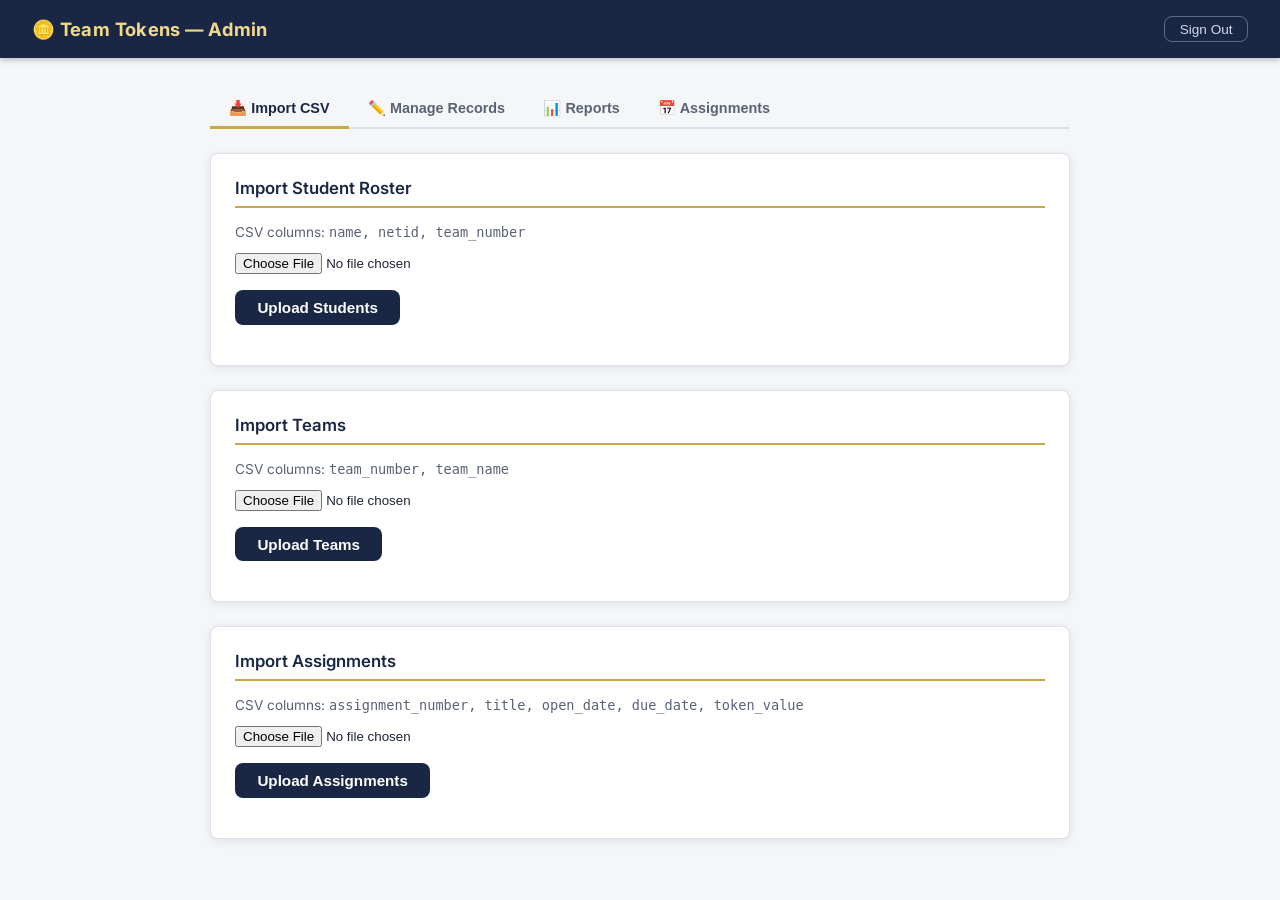
==== frontend/pages/admin.html @ 05bf9a67 "Add files via upload" ====
<!DOCTYPE html>
<html lang="en">
<head>
  <meta charset="UTF-8">
  <meta name="viewport" content="width=device-width, initial-scale=1.0">
  <title>Team Tokens — Admin</title>
  <link rel="preconnect" href="https://fonts.googleapis.com">
  <link href="https://fonts.googleapis.com/css2?family=Inter:wght@400;600;700&family=JetBrains+Mono:wght@400@600&display=swap" rel="stylesheet">
  <link rel="stylesheet" href="../css/style.css">
</head>
<body>

<header class="app-header">
  <span class="brand">🪙 Team Tokens — Admin</span>
  <span class="user-info" id="header-role"></span>
  <button class="btn-logout" id="logout-btn">Sign Out</button>
</header>

<div class="page-wrap">

  <!-- Tabs -->
  <div class="tab-bar">
    <button class="tab-btn active" data-tab="import">📥 Import CSV</button>
    <button class="tab-btn" data-tab="manage">✏️ Manage Records</button>
    <button class="tab-btn" data-tab="reports">📊 Reports</button>
    <button class="tab-btn" data-tab="assignments">📅 Assignments</button>
  </div>

  <!-- ── Tab: Import ─────────────────────────────────────────────────── -->
  <div id="tab-import">
    <div class="card">
      <h2>Import Student Roster</h2>
      <p class="text-sub" style="margin-bottom:.75rem">
        CSV columns: <code>name, netid, team_number</code>
      </p>
      <input type="file" id="import-students-file" accept=".csv">
      <div class="btn-row">
        <button class="btn btn-primary" id="import-students-btn">Upload Students</button>
      </div>
      <div id="import-students-result" class="mt1"></div>
    </div>

    <div class="card">
      <h2>Import Teams</h2>
      <p class="text-sub" style="margin-bottom:.75rem">
        CSV columns: <code>team_number, team_name</code>
      </p>
      <input type="file" id="import-teams-file" accept=".csv">
      <div class="btn-row">
        <button class="btn btn-primary" id="import-teams-btn">Upload Teams</button>
      </div>
      <div id="import-teams-result" class="mt1"></div>
    </div>

    <div class="card">
      <h2>Import Assignments</h2>
      <p class="text-sub" style="margin-bottom:.75rem">
        CSV columns: <code>assignment_number, title, open_date, due_date, token_value</code>
      </p>
      <input type="file" id="import-assignments-file" accept=".csv">
      <div class="btn-row">
        <button class="btn btn-primary" id="import-assignments-btn">Upload Assignments</button>
      </div>
      <div id="import-assignments-result" class="mt1"></div>
    </div>
  </div>

  <!-- ── Tab: Manage ─────────────────────────────────────────────────── -->
  <div id="tab-manage" class="hidden">
    <div class="card">
      <h2>Students</h2>
      <div class="btn-row" style="margin-bottom:1rem">
        <button class="btn btn-secondary btn-sm" id="refresh-students">↻ Refresh</button>
      </div>
      <div id="students-table-wrap">Loading…</div>
    </div>
    <div class="card">
      <h2>Teams</h2>
      <div class="btn-row" style="margin-bottom:1rem">
        <button class="btn btn-secondary btn-sm" id="refresh-teams">↻ Refresh</button>
      </div>
      <div id="teams-table-wrap">Loading…</div>
    </div>
  </div>

  <!-- ── Tab: Reports ────────────────────────────────────────────────── -->
  <div id="tab-reports" class="hidden">
    <div class="card">
      <h2>Student Report</h2>
      <label for="report-student-select">Select Student</label>
      <select id="report-student-select">
        <option value="">— choose —</option>
      </select>
      <div class="btn-row">
        <button class="btn btn-primary btn-sm" id="run-student-report">View Report</button>
        <button class="btn btn-secondary btn-sm" id="export-student-csv">Export CSV</button>
      </div>
      <div id="student-report-output" class="mt1"></div>
    </div>

    <div class="card">
      <h2>Advisor Report</h2>
      <label for="report-advisor-select">Select Advisor</label>
      <select id="report-advisor-select">
        <option value="">— choose —</option>
      </select>
      <div class="btn-row">
        <button class="btn btn-primary btn-sm" id="run-advisor-report">View Report</button>
        <button class="btn btn-secondary btn-sm" id="export-advisor-csv">Export CSV</button>
      </div>
      <div id="advisor-report-output" class="mt1"></div>
    </div>

    <div class="card">
      <h2>Team Report</h2>
      <label for="report-team-select">Select Team</label>
      <select id="report-team-select">
        <option value="">— choose —</option>
      </select>
      <div class="btn-row">
        <button class="btn btn-primary btn-sm" id="run-team-report">View Report</button>
        <button class="btn btn-secondary btn-sm" id="export-team-csv">Export CSV</button>
      </div>
      <div id="team-report-output" class="mt1"></div>
    </div>
  </div>

  <!-- ── Tab: Assignments ─────────────────────────────────────────────── -->
  <div id="tab-assignments" class="hidden">
    <div class="card">
      <h2>Create / Edit Assignment</h2>
      <input type="hidden" id="assignment-id">
      <label>Assignment Number</label>
      <input type="number" id="assignment-number" min="1">
      <label>Title</label>
      <input type="text" id="assignment-title">
      <label>Open Date</label>
      <input type="datetime-local" id="assignment-open">
      <label>Due Date</label>
      <input type="datetime-local" id="assignment-due">
      <label>Token Value</label>
      <input type="number" id="assignment-tokens" min="1" value="10">
      <label>
        <input type="checkbox" id="assignment-active"> Active
      </label>
      <div class="btn-row mt1">
        <button class="btn btn-primary" id="save-assignment-btn">Save Assignment</button>
        <button class="btn btn-secondary" id="clear-assignment-btn">Clear</button>
      </div>
    </div>

    <div class="card">
      <h2>All Assignments</h2>
      <button class="btn btn-secondary btn-sm" id="refresh-assignments">↻ Refresh</button>
      <div id="assignments-table-wrap" class="mt1">Loading…</div>
    </div>
  </div>

</div><!-- /page-wrap -->

<script type="module">
import { Auth, AdminImport, AdminReports, AdminManage } from '../js/api.js';

// ── Logout ───────────────────────────────────────────────────────────────────
document.getElementById('logout-btn').addEventListener('click', async () => {
  await Auth.logout(); window.location.href = '../index.html';
});

// ── Tabs ─────────────────────────────────────────────────────────────────────
document.querySelectorAll('.tab-btn').forEach(btn => {
  btn.addEventListener('click', () => {
    document.querySelectorAll('.tab-btn').forEach(b => b.classList.remove('active'));
    btn.classList.add('active');
    document.querySelectorAll('[id^="tab-"]').forEach(t => t.classList.add('hidden'));
    document.getElementById('tab-' + btn.dataset.tab).classList.remove('hidden');

    // Lazy-load data
    if (btn.dataset.tab === 'manage')      loadManage();
    if (btn.dataset.tab === 'reports')     loadReportSelects();
    if (btn.dataset.tab === 'assignments') loadAssignments();
  });
});

// ── CSV Imports ───────────────────────────────────────────────────────────────
function setupImport(type, fileId, btnId, resultId) {
  document.getElementById(btnId).addEventListener('click', async () => {
    const file = document.getElementById(fileId).files[0];
    if (!file) { alert('Please select a CSV file first.'); return; }
    const res = document.getElementById(resultId);
    res.innerHTML = 'Uploading…';
    try {
      const data = await AdminImport.upload(type, file);
      res.innerHTML = `<span style="color:var(--success)">✅ ${data.created} record(s) imported.</span>`;
    } catch (err) {
      const errs = err.errors?.length ? '<ul>' + err.errors.map(e => `<li>${escHtml(e)}</li>`).join('') + '</ul>' : '';
      res.innerHTML = `<span style="color:var(--danger)">Error: ${escHtml(err.message)}</span>${errs}`;
    }
  });
}
setupImport('students',    'import-students-file',    'import-students-btn',    'import-students-result');
setupImport('teams',       'import-teams-file',       'import-teams-btn',       'import-teams-result');
setupImport('assignments', 'import-assignments-file', 'import-assignments-btn', 'import-assignments-result');

// ── Manage tab ────────────────────────────────────────────────────────────────
async function loadManage() {
  // Students
  try {
    const students = await AdminManage.list('student');
    document.getElementById('students-table-wrap').innerHTML = buildTable(
      students,
      ['name','netid','team_number','team_name'],
      ['Name','NetID','Team #','Team Name']
    );
  } catch { document.getElementById('students-table-wrap').textContent = 'Error loading students.'; }

  // Teams
  try {
    const teams = await AdminManage.list('team');
    document.getElementById('teams-table-wrap').innerHTML = buildTable(
      teams,
      ['team_number','team_name'],
      ['Team #','Team Name']
    );
  } catch { document.getElementById('teams-table-wrap').textContent = 'Error loading teams.'; }
}

document.getElementById('refresh-students').addEventListener('click', loadManage);
document.getElementById('refresh-teams').addEventListener('click', loadManage);

// ── Reports tab ───────────────────────────────────────────────────────────────
async function loadReportSelects() {
  try {
    const [students, advisors, teams] = await Promise.all([
      AdminReports.listStudents(), AdminReports.listAdvisors(), AdminReports.listTeams()
    ]);
    populateSelect('report-student-select', students, 'id', s => `${s.name} (${s.netid})`);
    populateSelect('report-advisor-select', advisors,  'id', a => a.name);
    populateSelect('report-team-select',    teams,     'id', t => `Team ${t.team_number}: ${t.team_name}`);
  } catch (e) { console.error(e); }
}

document.getElementById('run-student-report').addEventListener('click', async () => {
  const id = document.getElementById('report-student-select').value;
  if (!id) return;
  try {
    const data = await AdminReports.student(id);
    document.getElementById('student-report-output').innerHTML =
      `<h3>${escHtml(data.student.name)} (${escHtml(data.student.netid)})</h3>` +
      buildTable(data.assignments,
        ['assignment_number','title','tokens_cast','tokens_received','is_final','has_warnings'],
        ['Assignment','Title','Tokens Cast','Tokens Received','Final','Warnings']);
  } catch(e) { alert(e.message); }
});

document.getElementById('export-student-csv').addEventListener('click', () => {
  const id = document.getElementById('report-student-select').value;
  if (id) AdminReports.exportCsv('student', id);
});

document.getElementById('run-advisor-report').addEventListener('click', async () => {
  const id = document.getElementById('report-advisor-select').value;
  if (!id) return;
  try {
    const data = await AdminReports.advisor(id);
    document.getElementById('advisor-report-output').innerHTML =
      `<h3>${escHtml(data.advisor.name)}</h3>` +
      buildTable(data.grade_distribution,
        ['assignment_number','grade','count'],
        ['Assignment','Grade','Count']);
  } catch(e) { alert(e.message); }
});

document.getElementById('export-advisor-csv').addEventListener('click', () => {
  const id = document.getElementById('report-advisor-select').value;
  if (id) AdminReports.exportCsv('advisor', id);
});

document.getElementById('run-team-report').addEventListener('click', async () => {
  const id = document.getElementById('report-team-select').value;
  if (!id) return;
  try {
    const data = await AdminReports.team(id);
    document.getElementById('team-report-output').innerHTML =
      buildTable(data.data,
        ['name','netid','assignment_number','tokens_cast','tokens_received','is_final'],
        ['Name','NetID','Assignment','Cast','Received','Final']);
  } catch(e) { alert(e.message); }
});

document.getElementById('export-team-csv').addEventListener('click', () => {
  const id = document.getElementById('report-team-select').value;
  if (id) AdminReports.exportCsv('team', id);
});

// ── Assignments tab ───────────────────────────────────────────────────────────
async function loadAssignments() {
  try {
    const list = await AdminManage.list('assignment');
    const wrap = document.getElementById('assignments-table-wrap');
    wrap.innerHTML = buildTable(list,
      ['assignment_number','title','open_date','due_date','token_value','is_active'],
      ['#','Title','Opens','Due','Tokens','Active']);
  } catch { document.getElementById('assignments-table-wrap').textContent = 'Error.'; }
}

document.getElementById('refresh-assignments').addEventListener('click', loadAssignments);

document.getElementById('save-assignment-btn').addEventListener('click', async () => {
  const id = document.getElementById('assignment-id').value;
  const body = {
    assignment_number: parseInt(document.getElementById('assignment-number').value, 10),
    title:       document.getElementById('assignment-title').value,
    open_date:   document.getElementById('assignment-open').value,
    due_date:    document.getElementById('assignment-due').value,
    token_value: parseInt(document.getElementById('assignment-tokens').value, 10),
    is_active:   document.getElementById('assignment-active').checked,
  };
  try {
    if (id) {
      await AdminManage.update('assignment', id, body);
    } else {
      await AdminManage.create('assignment', body);
    }
    clearAssignmentForm();
    loadAssignments();
  } catch(e) { alert(e.message); }
});

document.getElementById('clear-assignment-btn').addEventListener('click', clearAssignmentForm);
function clearAssignmentForm() {
  ['assignment-id','assignment-number','assignment-title','assignment-open',
   'assignment-due','assignment-tokens'].forEach(id => {
    document.getElementById(id).value = '';
  });
  document.getElementById('assignment-tokens').value = 10;
  document.getElementById('assignment-active').checked = false;
}

// ── Utils ─────────────────────────────────────────────────────────────────────
function buildTable(rows, fields, headers) {
  if (!rows?.length) return '<p class="text-sub">No data.</p>';
  return `<table class="data-table">
    <thead><tr>${headers.map(h => `<th>${escHtml(h)}</th>`).join('')}</tr></thead>
    <tbody>${rows.map(r =>
      `<tr>${fields.map(f => `<td>${escHtml(String(r[f] ?? ''))}</td>`).join('')}</tr>`
    ).join('')}</tbody>
  </table>`;
}

function populateSelect(id, items, valField, labelFn) {
  const sel = document.getElementById(id);
  sel.innerHTML = '<option value="">— choose —</option>' +
    items.map(i => `<option value="${i[valField]}">${escHtml(labelFn(i))}</option>`).join('');
}

function escHtml(s) {
  return String(s).replace(/&/g,'&amp;').replace(/</g,'&lt;').replace(/>/g,'&gt;');
}
</script>
</body>
</html>
---- frontend/css/style.css ----
/* frontend/css/style.css */

/* ── Design tokens ─────────────────────────────────────────────────── */
:root {
  --navy:      #1a2744;
  --navy-mid:  #2d3f6b;
  --gold:      #c9a84c;
  --gold-lt:   #f0d98a;
  --bg:        #f5f6f8;
  --surface:   #ffffff;
  --border:    #dde1ea;
  --text:      #1e2433;
  --text-sub:  #5a6275;
  --success:   #1e7e4c;
  --warning:   #a06000;
  --danger:    #b91c1c;
  --radius:    8px;
  --shadow:    0 2px 8px rgba(26,39,68,.10);
  --font-body: 'Inter', system-ui, sans-serif;
  --font-mono: 'JetBrains Mono', 'Courier New', monospace;
}

/* ── Reset ─────────────────────────────────────────────────────────── */
*, *::before, *::after { box-sizing: border-box; margin: 0; padding: 0; }
html { font-size: 16px; }
body {
  font-family: var(--font-body);
  background: var(--bg);
  color: var(--text);
  min-height: 100vh;
}
a { color: var(--navy-mid); }

/* ── Layout ─────────────────────────────────────────────────────────── */
.app-header {
  background: var(--navy);
  color: #fff;
  display: flex;
  align-items: center;
  justify-content: space-between;
  padding: 0 2rem;
  height: 58px;
  box-shadow: 0 2px 6px rgba(0,0,0,.25);
}
.app-header .brand {
  font-weight: 700;
  font-size: 1.15rem;
  letter-spacing: .02em;
  color: var(--gold-lt);
}
.app-header .user-info { font-size: .85rem; color: #b0bdd6; }
.app-header .btn-logout {
  background: none;
  border: 1px solid rgba(255,255,255,.3);
  color: #d0d8eb;
  padding: .3rem .9rem;
  border-radius: var(--radius);
  cursor: pointer;
  font-size: .85rem;
}
.app-header .btn-logout:hover { background: rgba(255,255,255,.1); }

.page-wrap {
  max-width: 900px;
  margin: 2rem auto;
  padding: 0 1.25rem;
}

/* ── Cards ──────────────────────────────────────────────────────────── */
.card {
  background: var(--surface);
  border: 1px solid var(--border);
  border-radius: var(--radius);
  box-shadow: var(--shadow);
  padding: 1.5rem;
  margin-bottom: 1.5rem;
}
.card h2 {
  font-size: 1.05rem;
  font-weight: 600;
  color: var(--navy);
  margin-bottom: 1rem;
  padding-bottom: .5rem;
  border-bottom: 2px solid var(--gold);
  display: flex;
  align-items: center;
  gap: .5rem;
}

/* ── Token Allocation ──────────────────────────────────────────────── */
.teammate-row {
  display: grid;
  grid-template-columns: 1fr 160px 90px 72px;
  align-items: center;
  gap: 1rem;
  padding: .75rem 0;
  border-bottom: 1px solid var(--border);
}
.teammate-row:last-child { border-bottom: none; }
.teammate-name { font-weight: 500; }
.teammate-netid { font-size: .8rem; color: var(--text-sub); }

.token-slider {
  width: 100%;
  accent-color: var(--navy-mid);
}
.token-num {
  width: 70px;
  padding: .35rem .5rem;
  border: 1px solid var(--border);
  border-radius: var(--radius);
  font-family: var(--font-mono);
  font-size: .95rem;
  text-align: center;
}
.token-num:focus { outline: 2px solid var(--navy-mid); }

.inc-dec {
  display: flex;
  gap: .25rem;
}
.inc-dec button {
  width: 30px; height: 30px;
  background: var(--navy);
  color: #fff;
  border: none;
  border-radius: var(--radius);
  font-size: 1.1rem;
  cursor: pointer;
  display: flex; align-items: center; justify-content: center;
}
.inc-dec button:hover { background: var(--navy-mid); }

.token-summary {
  display: flex;
  align-items: center;
  gap: 1rem;
  margin-top: 1rem;
  font-size: .95rem;
}
.token-total { font-weight: 700; font-family: var(--font-mono); font-size: 1.1rem; }
.token-total.ok    { color: var(--success); }
.token-total.over  { color: var(--danger); }
.token-total.under { color: var(--warning); }

/* ── Advisor Grades ────────────────────────────────────────────────── */
.advisor-row {
  display: flex;
  align-items: center;
  gap: 1rem;
  padding: .65rem 0;
  border-bottom: 1px solid var(--border);
}
.advisor-row:last-child { border-bottom: none; }
.advisor-name { flex: 1; font-weight: 500; }
.grade-select {
  padding: .35rem .7rem;
  border: 1px solid var(--border);
  border-radius: var(--radius);
  font-size: .95rem;
  background: var(--surface);
}
.grade-select:focus { outline: 2px solid var(--navy-mid); }

/* ── Status bar ─────────────────────────────────────────────────────── */
.status-bar {
  padding: .75rem 1rem;
  border-radius: var(--radius);
  font-size: .9rem;
  margin-bottom: 1rem;
}
.status-bar.ready   { background: #e6f4ed; color: var(--success); border: 1px solid #a3d8b8; }
.status-bar.warning { background: #fff8e1; color: var(--warning); border: 1px solid #ffe082; }
.status-bar.error   { background: #fde8e8; color: var(--danger);  border: 1px solid #f5a3a3; }

.status-bar ul { margin: .4rem 0 0 1.2rem; }

/* ── Buttons ─────────────────────────────────────────────────────────── */
.btn {
  display: inline-flex;
  align-items: center;
  gap: .4rem;
  padding: .55rem 1.4rem;
  border-radius: var(--radius);
  border: none;
  font-size: .95rem;
  font-weight: 600;
  cursor: pointer;
  transition: background .15s, opacity .15s;
}
.btn-primary { background: var(--navy); color: #fff; }
.btn-primary:hover { background: var(--navy-mid); }
.btn-secondary { background: var(--gold); color: var(--navy); }
.btn-secondary:hover { background: var(--gold-lt); }
.btn-danger { background: var(--danger); color: #fff; }
.btn-sm { padding: .3rem .8rem; font-size: .82rem; }
.btn:disabled { opacity: .45; cursor: not-allowed; }

.btn-row { display: flex; gap: .75rem; flex-wrap: wrap; margin-top: 1rem; }

/* ── Forms ──────────────────────────────────────────────────────────── */
label { display: block; font-size: .85rem; font-weight: 600; margin-bottom: .3rem; color: var(--text-sub); }
input[type=text], input[type=password], input[type=email],
input[type=date], select, textarea {
  width: 100%;
  padding: .5rem .75rem;
  border: 1px solid var(--border);
  border-radius: var(--radius);
  font-family: var(--font-body);
  font-size: .95rem;
  background: var(--surface);
  color: var(--text);
  margin-bottom: 1rem;
}
input:focus, select:focus, textarea:focus {
  outline: 2px solid var(--navy-mid);
  border-color: var(--navy-mid);
}
textarea { resize: vertical; min-height: 90px; }

/* ── Login page ─────────────────────────────────────────────────────── */
.login-wrap {
  min-height: 100vh;
  display: flex;
  flex-direction: column;
  align-items: center;
  justify-content: center;
  background: var(--navy);
}
.login-card {
  background: var(--surface);
  padding: 2.5rem 2rem;
  border-radius: 12px;
  width: 100%;
  max-width: 380px;
  box-shadow: 0 8px 32px rgba(0,0,0,.35);
}
.login-card h1 {
  font-size: 1.3rem;
  margin-bottom: .25rem;
  color: var(--navy);
}
.login-card .subtitle { font-size: .85rem; color: var(--text-sub); margin-bottom: 1.5rem; }

/* ── Tables ─────────────────────────────────────────────────────────── */
.data-table { width: 100%; border-collapse: collapse; font-size: .9rem; }
.data-table th {
  background: var(--navy);
  color: #fff;
  text-align: left;
  padding: .6rem .8rem;
  font-weight: 600;
}
.data-table td { padding: .55rem .8rem; border-bottom: 1px solid var(--border); }
.data-table tr:hover td { background: #f0f2f7; }

/* ── Tabs (admin) ───────────────────────────────────────────────────── */
.tab-bar {
  display: flex;
  gap: 0;
  border-bottom: 2px solid var(--border);
  margin-bottom: 1.5rem;
}
.tab-btn {
  padding: .6rem 1.2rem;
  background: none;
  border: none;
  border-bottom: 3px solid transparent;
  margin-bottom: -2px;
  font-size: .9rem;
  font-weight: 600;
  color: var(--text-sub);
  cursor: pointer;
}
.tab-btn.active {
  color: var(--navy);
  border-bottom-color: var(--gold);
}

/* ── Utility ─────────────────────────────────────────────────────────── */
.hidden { display: none !important; }
.mt1 { margin-top: 1rem; }
.text-sub { color: var(--text-sub); font-size: .85rem; }

@media (max-width: 600px) {
  .teammate-row { grid-template-columns: 1fr 80px 60px 64px; gap: .5rem; }
  .page-wrap { padding: 0 .75rem; }
}
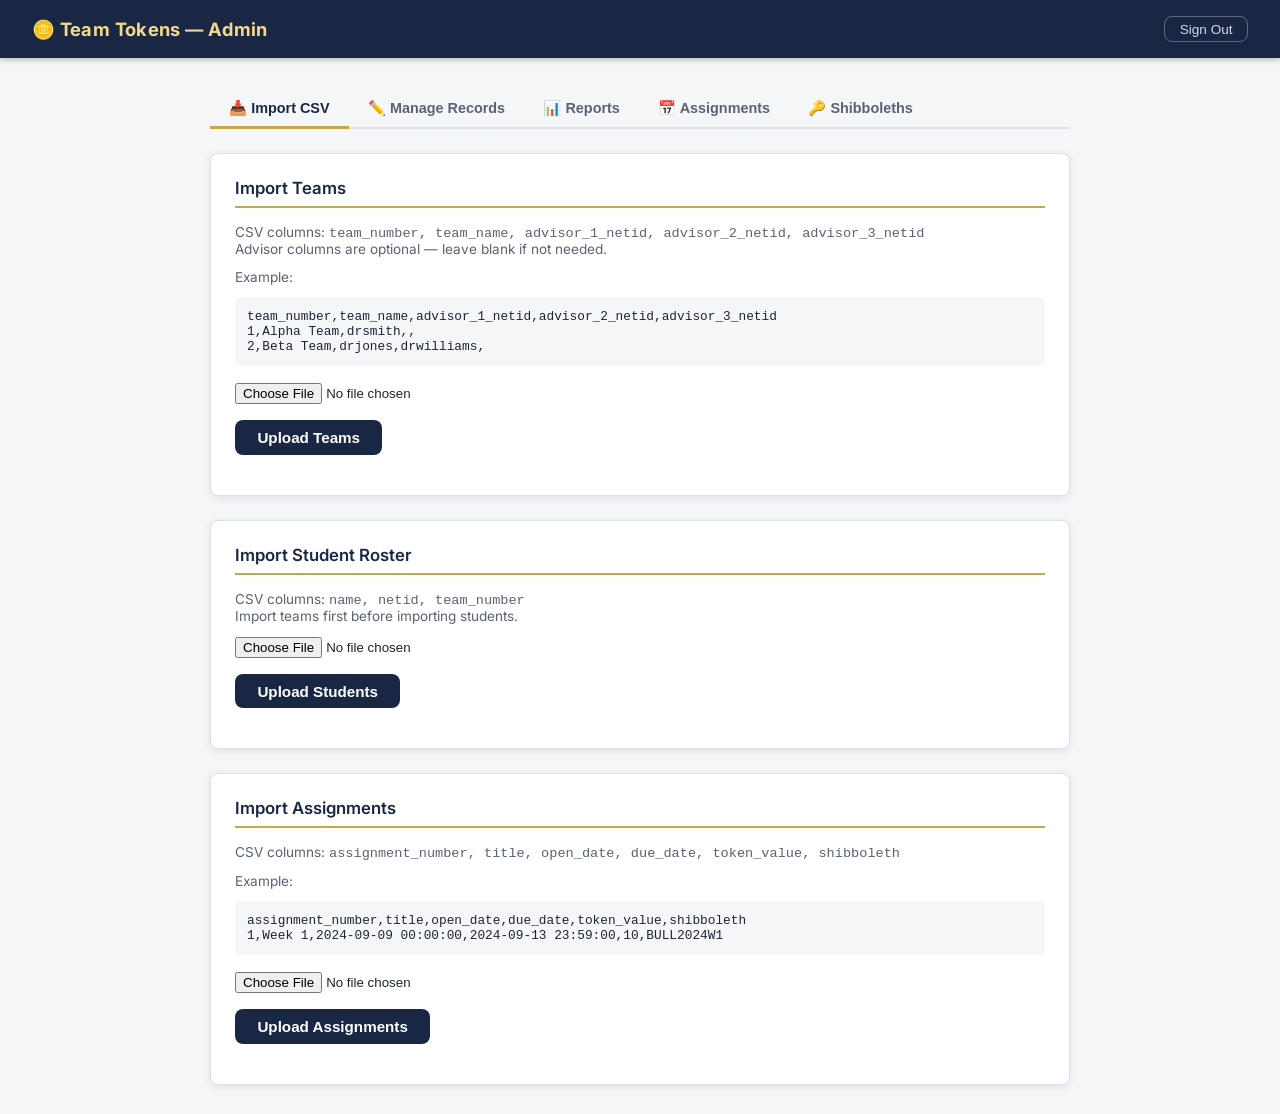
==== commit 04c00950: "Add files via upload" ====
--- a/frontend/pages/admin.html
+++ b/frontend/pages/admin.html
@@ -5,7 +5,7 @@
   <meta name="viewport" content="width=device-width, initial-scale=1.0">
   <title>Team Tokens — Admin</title>
   <link rel="preconnect" href="https://fonts.googleapis.com">
-  <link href="https://fonts.googleapis.com/css2?family=Inter:wght@400;600;700&family=JetBrains+Mono:wght@400@600&display=swap" rel="stylesheet">
+  <link href="https://fonts.googleapis.com/css2?family=Inter:wght@400;600;700&family=JetBrains+Mono:wght@400;600&display=swap" rel="stylesheet">
   <link rel="stylesheet" href="../css/style.css">
 </head>
 <body>
@@ -18,20 +18,38 @@
 
 <div class="page-wrap">
 
-  <!-- Tabs -->
   <div class="tab-bar">
     <button class="tab-btn active" data-tab="import">📥 Import CSV</button>
     <button class="tab-btn" data-tab="manage">✏️ Manage Records</button>
     <button class="tab-btn" data-tab="reports">📊 Reports</button>
     <button class="tab-btn" data-tab="assignments">📅 Assignments</button>
+    <button class="tab-btn" data-tab="shibboleth">🔑 Shibboleths</button>
   </div>
 
   <!-- ── Tab: Import ─────────────────────────────────────────────────── -->
   <div id="tab-import">
     <div class="card">
+      <h2>Import Teams</h2>
+      <p class="text-sub" style="margin-bottom:.75rem">
+        CSV columns: <code>team_number, team_name, advisor_1_netid, advisor_2_netid, advisor_3_netid</code><br>
+        Advisor columns are optional — leave blank if not needed.
+      </p>
+      <p class="text-sub" style="margin-bottom:.75rem">Example:</p>
+      <pre style="background:#f5f6f8;padding:.75rem;border-radius:6px;font-size:.8rem;margin-bottom:1rem">team_number,team_name,advisor_1_netid,advisor_2_netid,advisor_3_netid
+1,Alpha Team,drsmith,,
+2,Beta Team,drjones,drwilliams,</pre>
+      <input type="file" id="import-teams-file" accept=".csv">
+      <div class="btn-row">
+        <button class="btn btn-primary" id="import-teams-btn">Upload Teams</button>
+      </div>
+      <div id="import-teams-result" class="mt1"></div>
+    </div>
+
+    <div class="card">
       <h2>Import Student Roster</h2>
       <p class="text-sub" style="margin-bottom:.75rem">
-        CSV columns: <code>name, netid, team_number</code>
+        CSV columns: <code>name, netid, team_number</code><br>
+        Import teams first before importing students.
       </p>
       <input type="file" id="import-students-file" accept=".csv">
       <div class="btn-row">
@@ -41,22 +59,13 @@
     </div>
 
     <div class="card">
-      <h2>Import Teams</h2>
-      <p class="text-sub" style="margin-bottom:.75rem">
-        CSV columns: <code>team_number, team_name</code>
-      </p>
-      <input type="file" id="import-teams-file" accept=".csv">
-      <div class="btn-row">
-        <button class="btn btn-primary" id="import-teams-btn">Upload Teams</button>
-      </div>
-      <div id="import-teams-result" class="mt1"></div>
-    </div>
-
-    <div class="card">
       <h2>Import Assignments</h2>
       <p class="text-sub" style="margin-bottom:.75rem">
-        CSV columns: <code>assignment_number, title, open_date, due_date, token_value</code>
+        CSV columns: <code>assignment_number, title, open_date, due_date, token_value, shibboleth</code>
       </p>
+      <p class="text-sub" style="margin-bottom:.75rem">Example:</p>
+      <pre style="background:#f5f6f8;padding:.75rem;border-radius:6px;font-size:.8rem;margin-bottom:1rem">assignment_number,title,open_date,due_date,token_value,shibboleth
+1,Week 1,2024-09-09 00:00:00,2024-09-13 23:59:00,10,BULL2024W1</pre>
       <input type="file" id="import-assignments-file" accept=".csv">
       <div class="btn-row">
         <button class="btn btn-primary" id="import-assignments-btn">Upload Assignments</button>
@@ -88,9 +97,7 @@
     <div class="card">
       <h2>Student Report</h2>
       <label for="report-student-select">Select Student</label>
-      <select id="report-student-select">
-        <option value="">— choose —</option>
-      </select>
+      <select id="report-student-select"><option value="">— choose —</option></select>
       <div class="btn-row">
         <button class="btn btn-primary btn-sm" id="run-student-report">View Report</button>
         <button class="btn btn-secondary btn-sm" id="export-student-csv">Export CSV</button>
@@ -101,9 +108,7 @@
     <div class="card">
       <h2>Advisor Report</h2>
       <label for="report-advisor-select">Select Advisor</label>
-      <select id="report-advisor-select">
-        <option value="">— choose —</option>
-      </select>
+      <select id="report-advisor-select"><option value="">— choose —</option></select>
       <div class="btn-row">
         <button class="btn btn-primary btn-sm" id="run-advisor-report">View Report</button>
         <button class="btn btn-secondary btn-sm" id="export-advisor-csv">Export CSV</button>
@@ -114,9 +119,7 @@
     <div class="card">
       <h2>Team Report</h2>
       <label for="report-team-select">Select Team</label>
-      <select id="report-team-select">
-        <option value="">— choose —</option>
-      </select>
+      <select id="report-team-select"><option value="">— choose —</option></select>
       <div class="btn-row">
         <button class="btn btn-primary btn-sm" id="run-team-report">View Report</button>
         <button class="btn btn-secondary btn-sm" id="export-team-csv">Export CSV</button>
@@ -140,6 +143,8 @@
       <input type="datetime-local" id="assignment-due">
       <label>Token Value</label>
       <input type="number" id="assignment-tokens" min="1" value="10">
+      <label>Shibboleth Code</label>
+      <input type="text" id="assignment-shibboleth" placeholder="e.g. BULL2024W1">
       <label>
         <input type="checkbox" id="assignment-active"> Active
       </label>
@@ -148,7 +153,6 @@
         <button class="btn btn-secondary" id="clear-assignment-btn">Clear</button>
       </div>
     </div>
-
     <div class="card">
       <h2>All Assignments</h2>
       <button class="btn btn-secondary btn-sm" id="refresh-assignments">↻ Refresh</button>
@@ -156,14 +160,43 @@
     </div>
   </div>
 
+  <!-- ── Tab: Shibboleths ─────────────────────────────────────────────── -->
+  <div id="tab-shibboleth" class="hidden">
+    <div class="card">
+      <h2>🔑 Update Admin Shibboleth</h2>
+      <p class="text-sub" style="margin-bottom:1rem">
+        This is the code <strong>you</strong> use to log into the admin dashboard.
+        Change it whenever you like. Keep it somewhere safe — there is no recovery
+        other than updating it directly in the database via TablePlus.
+      </p>
+      <label for="admin-shib-input">New Admin Shibboleth Code</label>
+      <input type="text" id="admin-shib-input" placeholder="Enter new admin shibboleth">
+      <div class="btn-row">
+        <button class="btn btn-primary" id="update-admin-shib-btn">Update Admin Shibboleth</button>
+      </div>
+      <div id="admin-shib-result" class="mt1"></div>
+    </div>
+
+    <div class="card">
+      <h2>📋 Assignment Shibboleths</h2>
+      <p class="text-sub" style="margin-bottom:1rem">
+        These are the codes students use each week. They are set when you import
+        or create assignments. To change a shibboleth, edit the assignment in the
+        Assignments tab.
+      </p>
+      <button class="btn btn-secondary btn-sm" id="refresh-shibboleths">↻ Refresh</button>
+      <div id="shibboleth-table-wrap" class="mt1">Loading…</div>
+    </div>
+  </div>
+
 </div><!-- /page-wrap -->
 
 <script type="module">
 import { Auth, AdminImport, AdminReports, AdminManage } from '../js/api.js';
 
-// ── Logout ───────────────────────────────────────────────────────────────────
 document.getElementById('logout-btn').addEventListener('click', async () => {
-  await Auth.logout(); window.location.href = '../index.html';
+  await Auth.logout();
+  window.location.href = '../../index.html';
 });
 
 // ── Tabs ─────────────────────────────────────────────────────────────────────
@@ -173,11 +206,10 @@
     btn.classList.add('active');
     document.querySelectorAll('[id^="tab-"]').forEach(t => t.classList.add('hidden'));
     document.getElementById('tab-' + btn.dataset.tab).classList.remove('hidden');
-
-    // Lazy-load data
     if (btn.dataset.tab === 'manage')      loadManage();
     if (btn.dataset.tab === 'reports')     loadReportSelects();
     if (btn.dataset.tab === 'assignments') loadAssignments();
+    if (btn.dataset.tab === 'shibboleth') loadShibboleths();
   });
 });
 
@@ -192,18 +224,49 @@
       const data = await AdminImport.upload(type, file);
       res.innerHTML = `<span style="color:var(--success)">✅ ${data.created} record(s) imported.</span>`;
     } catch (err) {
-      const errs = err.errors?.length ? '<ul>' + err.errors.map(e => `<li>${escHtml(e)}</li>`).join('') + '</ul>' : '';
+      const errs = err.errors?.length
+        ? '<ul>' + err.errors.map(e => `<li>${escHtml(e)}</li>`).join('') + '</ul>'
+        : '';
       res.innerHTML = `<span style="color:var(--danger)">Error: ${escHtml(err.message)}</span>${errs}`;
     }
   });
 }
+setupImport('teams',       'import-teams-file',       'import-teams-btn',       'import-teams-result');
 setupImport('students',    'import-students-file',    'import-students-btn',    'import-students-result');
-setupImport('teams',       'import-teams-file',       'import-teams-btn',       'import-teams-result');
 setupImport('assignments', 'import-assignments-file', 'import-assignments-btn', 'import-assignments-result');
+
+// ── Admin Shibboleth ──────────────────────────────────────────────────────────
+document.getElementById('update-admin-shib-btn').addEventListener('click', async () => {
+  const val = document.getElementById('admin-shib-input').value.trim();
+  const res = document.getElementById('admin-shib-result');
+  if (!val) { res.innerHTML = '<span style="color:var(--danger)">Please enter a shibboleth code.</span>'; return; }
+  if (!confirm('Are you sure? You will need this new code to log in next time.')) return;
+  try {
+    await AdminImport.updateAdminShibboleth(val);
+    res.innerHTML = '<span style="color:var(--success)">✅ Admin shibboleth updated. Use the new code on your next login.</span>';
+    document.getElementById('admin-shib-input').value = '';
+  } catch(e) {
+    res.innerHTML = `<span style="color:var(--danger)">Error: ${escHtml(e.message)}</span>`;
+  }
+});
+
+// ── Shibboleth tab — show assignment shibboleths ───────────────────────────────
+async function loadShibboleths() {
+  const wrap = document.getElementById('shibboleth-table-wrap');
+  try {
+    const list = await AdminManage.list('assignment');
+    if (!list?.length) { wrap.innerHTML = '<p class="text-sub">No assignments yet.</p>'; return; }
+    wrap.innerHTML = buildTable(
+      list,
+      ['assignment_number','title','open_date','due_date','shibboleth','is_active'],
+      ['#','Title','Opens','Due','Shibboleth Code','Active']
+    );
+  } catch { wrap.textContent = 'Error loading assignments.'; }
+}
+document.getElementById('refresh-shibboleths').addEventListener('click', loadShibboleths);
 
 // ── Manage tab ────────────────────────────────────────────────────────────────
 async function loadManage() {
-  // Students
   try {
     const students = await AdminManage.list('student');
     document.getElementById('students-table-wrap').innerHTML = buildTable(
@@ -213,17 +276,13 @@
     );
   } catch { document.getElementById('students-table-wrap').textContent = 'Error loading students.'; }
 
-  // Teams
   try {
     const teams = await AdminManage.list('team');
     document.getElementById('teams-table-wrap').innerHTML = buildTable(
-      teams,
-      ['team_number','team_name'],
-      ['Team #','Team Name']
+      teams, ['team_number','team_name'], ['Team #','Team Name']
     );
   } catch { document.getElementById('teams-table-wrap').textContent = 'Error loading teams.'; }
 }
-
 document.getElementById('refresh-students').addEventListener('click', loadManage);
 document.getElementById('refresh-teams').addEventListener('click', loadManage);
 
@@ -236,7 +295,7 @@
     populateSelect('report-student-select', students, 'id', s => `${s.name} (${s.netid})`);
     populateSelect('report-advisor-select', advisors,  'id', a => a.name);
     populateSelect('report-team-select',    teams,     'id', t => `Team ${t.team_number}: ${t.team_name}`);
-  } catch (e) { console.error(e); }
+  } catch(e) { console.error(e); }
 }
 
 document.getElementById('run-student-report').addEventListener('click', async () => {
@@ -251,7 +310,6 @@
         ['Assignment','Title','Tokens Cast','Tokens Received','Final','Warnings']);
   } catch(e) { alert(e.message); }
 });
-
 document.getElementById('export-student-csv').addEventListener('click', () => {
   const id = document.getElementById('report-student-select').value;
   if (id) AdminReports.exportCsv('student', id);
@@ -265,11 +323,9 @@
     document.getElementById('advisor-report-output').innerHTML =
       `<h3>${escHtml(data.advisor.name)}</h3>` +
       buildTable(data.grade_distribution,
-        ['assignment_number','grade','count'],
-        ['Assignment','Grade','Count']);
+        ['assignment_number','grade','count'], ['Assignment','Grade','Count']);
   } catch(e) { alert(e.message); }
 });
-
 document.getElementById('export-advisor-csv').addEventListener('click', () => {
   const id = document.getElementById('report-advisor-select').value;
   if (id) AdminReports.exportCsv('advisor', id);
@@ -286,7 +342,6 @@
         ['Name','NetID','Assignment','Cast','Received','Final']);
   } catch(e) { alert(e.message); }
 });
-
 document.getElementById('export-team-csv').addEventListener('click', () => {
   const id = document.getElementById('report-team-select').value;
   if (id) AdminReports.exportCsv('team', id);
@@ -296,13 +351,13 @@
 async function loadAssignments() {
   try {
     const list = await AdminManage.list('assignment');
-    const wrap = document.getElementById('assignments-table-wrap');
-    wrap.innerHTML = buildTable(list,
-      ['assignment_number','title','open_date','due_date','token_value','is_active'],
-      ['#','Title','Opens','Due','Tokens','Active']);
+    document.getElementById('assignments-table-wrap').innerHTML = buildTable(
+      list,
+      ['assignment_number','title','open_date','due_date','token_value','shibboleth','is_active'],
+      ['#','Title','Opens','Due','Tokens','Shibboleth','Active']
+    );
   } catch { document.getElementById('assignments-table-wrap').textContent = 'Error.'; }
 }
-
 document.getElementById('refresh-assignments').addEventListener('click', loadAssignments);
 
 document.getElementById('save-assignment-btn').addEventListener('click', async () => {
@@ -313,26 +368,24 @@
     open_date:   document.getElementById('assignment-open').value,
     due_date:    document.getElementById('assignment-due').value,
     token_value: parseInt(document.getElementById('assignment-tokens').value, 10),
+    shibboleth:  document.getElementById('assignment-shibboleth').value.trim(),
     is_active:   document.getElementById('assignment-active').checked,
   };
   try {
-    if (id) {
-      await AdminManage.update('assignment', id, body);
-    } else {
-      await AdminManage.create('assignment', body);
-    }
+    if (id) { await AdminManage.update('assignment', id, body); }
+    else    { await AdminManage.create('assignment', body); }
     clearAssignmentForm();
     loadAssignments();
   } catch(e) { alert(e.message); }
 });
-
 document.getElementById('clear-assignment-btn').addEventListener('click', clearAssignmentForm);
+
 function clearAssignmentForm() {
   ['assignment-id','assignment-number','assignment-title','assignment-open',
-   'assignment-due','assignment-tokens'].forEach(id => {
+   'assignment-due','assignment-shibboleth'].forEach(id => {
     document.getElementById(id).value = '';
   });
-  document.getElementById('assignment-tokens').value = 10;
+  document.getElementById('assignment-tokens').value  = 10;
   document.getElementById('assignment-active').checked = false;
 }
 
@@ -346,13 +399,11 @@
     ).join('')}</tbody>
   </table>`;
 }
-
 function populateSelect(id, items, valField, labelFn) {
   const sel = document.getElementById(id);
   sel.innerHTML = '<option value="">— choose —</option>' +
     items.map(i => `<option value="${i[valField]}">${escHtml(labelFn(i))}</option>`).join('');
 }
-
 function escHtml(s) {
   return String(s).replace(/&/g,'&amp;').replace(/</g,'&lt;').replace(/>/g,'&gt;');
 }
